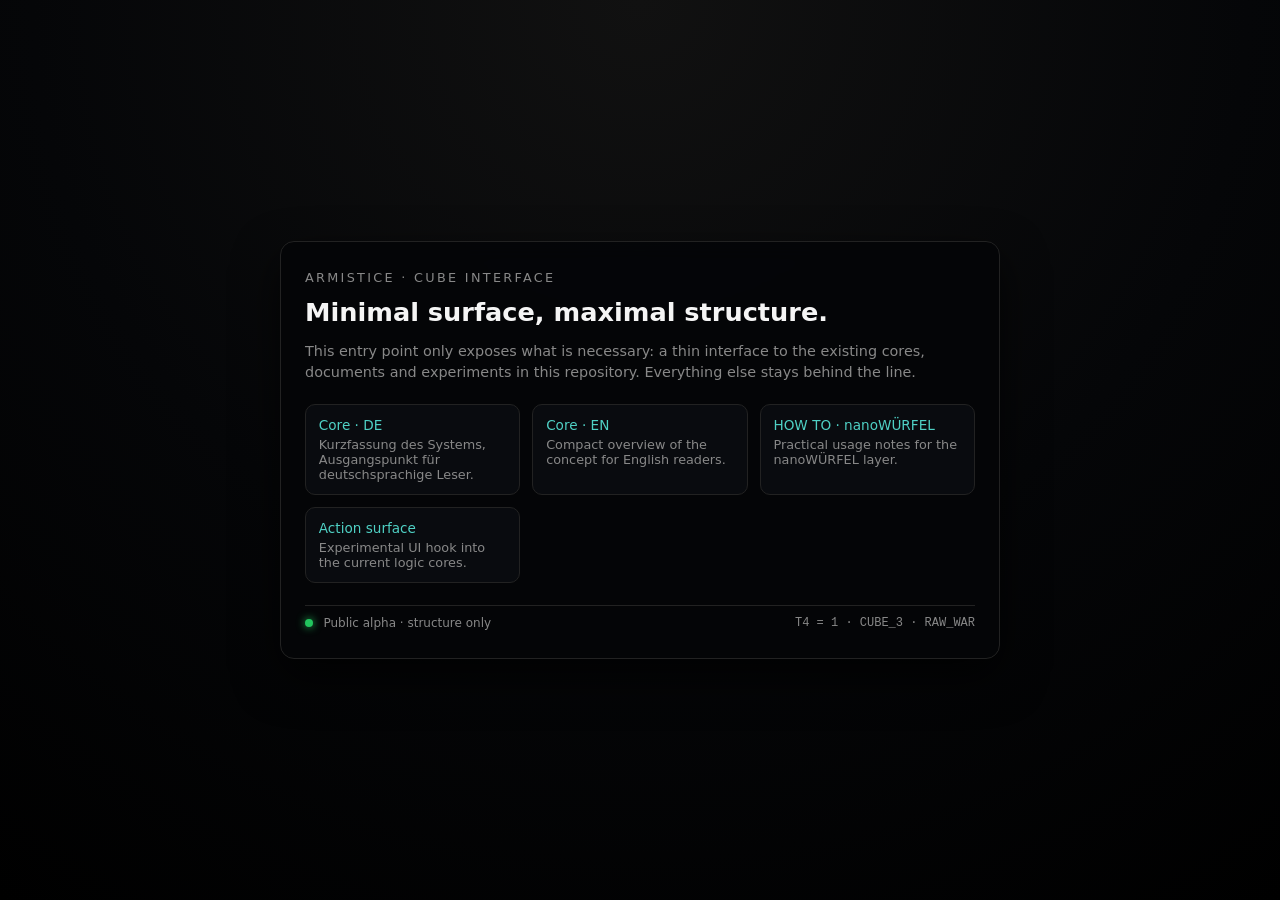
==== index.html @ 629f7bb1 "Update index.html" ====
<!DOCTYPE html>
<html lang="en">
<head>
  <meta charset="UTF-8">
  <title>Armistice · nanoWÜRFEL</title>
  <meta name="viewport" content="width=device-width, initial-scale=1">
  <style>
    :root {
      --bg: #050608;
      --fg: #f5f5f5;
      --accent: #4fd1c5;
      --muted: #888;
      --border: #222;
      --font-main: system-ui, -apple-system, BlinkMacSystemFont, "Segoe UI", sans-serif;
      --font-mono: "JetBrains Mono", "Fira Code", ui-monospace, SFMono-Regular, Menlo, Monaco, Consolas, "Liberation Mono", "Courier New", monospace;
    }
    * { box-sizing: border-box; }
    body {
      margin: 0;
      min-height: 100vh;
      display: flex;
      align-items: center;
      justify-content: center;
      background: radial-gradient(circle at top, #111 0, #050608 55%, #000 100%);
      color: var(--fg);
      font-family: var(--font-main);
    }
    .frame {
      width: min(720px, 100% - 2rem);
      border: 1px solid var(--border);
      border-radius: 14px;
      padding: 1.75rem 1.5rem;
      background: rgba(5, 6, 8, 0.92);
      box-shadow: 0 18px 45px rgba(0, 0, 0, 0.7);
      backdrop-filter: blur(10px);
    }
    .tagline {
      font-size: 0.8rem;
      letter-spacing: 0.18em;
      text-transform: uppercase;
      color: var(--muted);
      margin-bottom: 0.75rem;
    }
    h1 {
      font-size: 1.6rem;
      margin: 0 0 0.4rem;
    }
    .sub {
      font-size: 0.9rem;
      color: var(--muted);
      max-width: 40rem;
      line-height: 1.4;
      margin-bottom: 1.4rem;
    }
    .grid {
      display: grid;
      grid-template-columns: repeat(auto-fit, minmax(160px, 1fr));
      gap: 0.75rem;
      margin-bottom: 1.4rem;
    }
    .card {
      border-radius: 10px;
      border: 1px solid var(--border);
      padding: 0.75rem 0.8rem;
      background: rgba(10, 12, 16, 0.96);
      cursor: pointer;
      transition: border-color 0.15s ease, transform 0.12s ease, background 0.15s ease;
      text-decoration: none;
      color: inherit;
    }
    .card:hover {
      border-color: var(--accent);
      transform: translateY(-1px);
      background: rgba(12, 16, 20, 1);
    }
    .card-title {
      font-size: 0.85rem;
      margin-bottom: 0.25rem;
      color: var(--accent);
    }
    .card-desc {
      font-size: 0.8rem;
      color: var(--muted);
    }
    .status {
      display: flex;
      justify-content: space-between;
      align-items: center;
      font-size: 0.75rem;
      color: var(--muted);
      border-top: 1px solid var(--border);
      padding-top: 0.6rem;
      margin-top: 0.4rem;
    }
    .dot {
      width: 8px;
      height: 8px;
      border-radius: 999px;
      background: #22c55e;
      box-shadow: 0 0 8px #22c55e;
      margin-right: 0.4rem;
    }
    .status-left {
      display: inline-flex;
      align-items: center;
      gap: 0.25rem;
    }
    .mono {
      font-family: var(--font-mono);
      font-size: 0.75rem;
      color: var(--muted);
    }
    @media (max-width: 480px) {
      .frame { padding: 1.4rem 1.1rem; }
      h1 { font-size: 1.35rem; }
    }
  </style>
</head>
<body>
  <main class="frame">
    <div class="tagline">ARMISTICE · CUBE INTERFACE</div>
    <h1>Minimal surface, maximal structure.</h1>
    <p class="sub">
      This entry point only exposes what is necessary: a thin interface to the existing cores,
      documents and experiments in this repository. Everything else stays behind the line.
    </p>

    <section class="grid">
      <a class="card" href="blob/main/read.me">
        <div class="card-title">Core · DE</div>
        <div class="card-desc">Kurzfassung des Systems, Ausgangspunkt für deutschsprachige Leser.</div>
      </a>

      <a class="card" href="blob/main/readENG.txt">
        <div class="card-title">Core · EN</div>
        <div class="card-desc">Compact overview of the concept for English readers.</div>
      </a>

      <a class="card" href="blob/main/HOW_TO_USE_THE_nanoWUERFEL.md">
        <div class="card-title">HOW TO · nanoWÜRFEL</div>
        <div class="card-desc">Practical usage notes for the nanoWÜRFEL layer.</div>
      </a>

      <a class="card" href="blob/main/action.html">
        <div class="card-title">Action surface</div>
        <div class="card-desc">Experimental UI hook into the current logic cores.</div>
      </a>
    </section>

    <div class="status">
      <div class="status-left">
        <span class="dot"></span>
        <span>Public alpha · structure only</span>
      </div>
      <div class="mono">T4 = 1 · CUBE_3 · RAW_WAR</div>
    </div>
  </main>
</body>
</html>
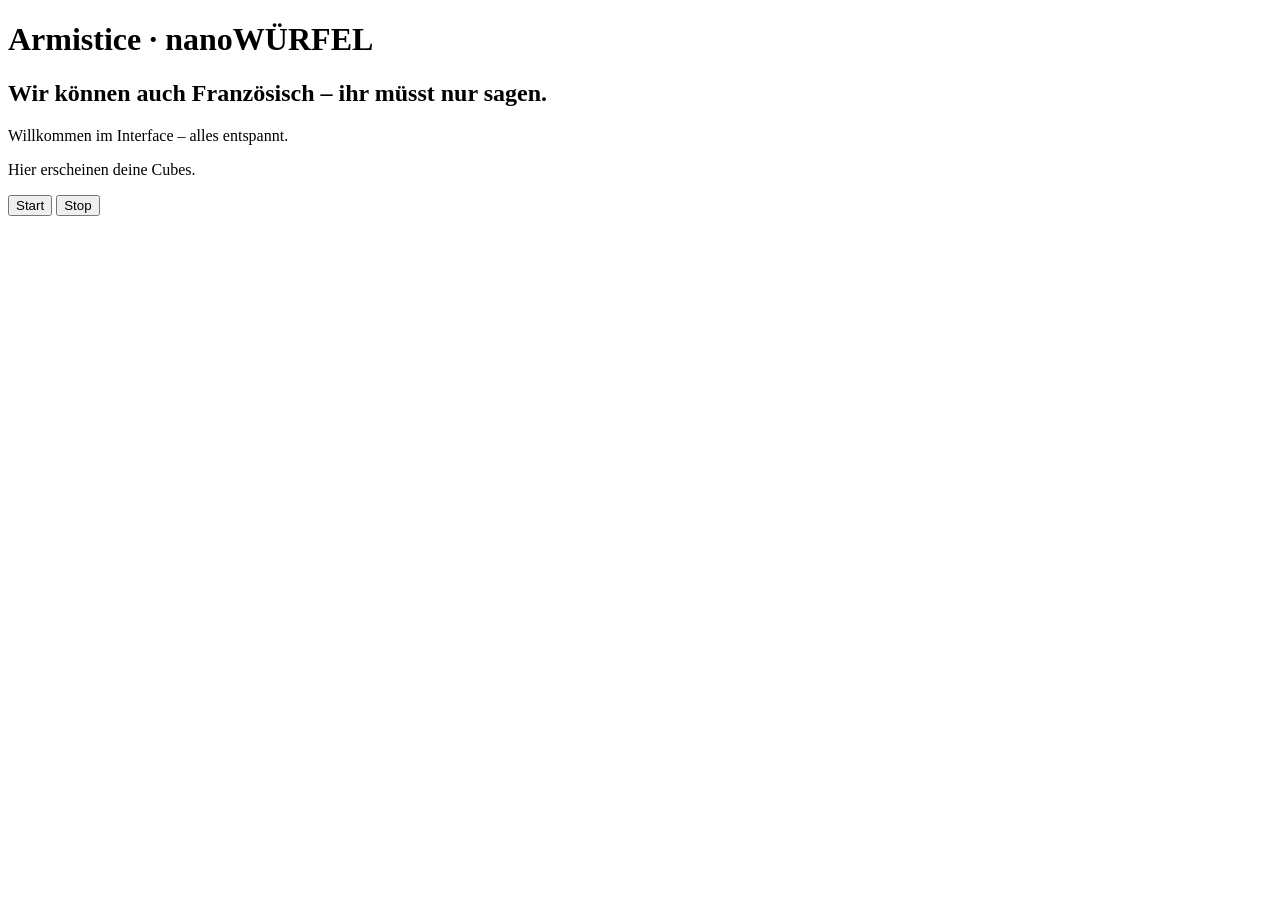
==== commit b8a036ec: "Update index.html" ====
--- a/index.html
+++ b/index.html
@@ -1,159 +1,60 @@
 <!DOCTYPE html>
-<html lang="en">
+<!-- Un petit sourire pour toi. -->
+<html lang="de">
+<!-- Très léger, très doux. -->
 <head>
+  <!-- Un clin d’œil discret. -->
   <meta charset="UTF-8">
-  <title>Armistice · nanoWÜRFEL</title>
-  <meta name="viewport" content="width=device-width, initial-scale=1">
-  <style>
-    :root {
-      --bg: #050608;
-      --fg: #f5f5f5;
-      --accent: #4fd1c5;
-      --muted: #888;
-      --border: #222;
-      --font-main: system-ui, -apple-system, BlinkMacSystemFont, "Segoe UI", sans-serif;
-      --font-mono: "JetBrains Mono", "Fira Code", ui-monospace, SFMono-Regular, Menlo, Monaco, Consolas, "Liberation Mono", "Courier New", monospace;
-    }
-    * { box-sizing: border-box; }
-    body {
-      margin: 0;
-      min-height: 100vh;
-      display: flex;
-      align-items: center;
-      justify-content: center;
-      background: radial-gradient(circle at top, #111 0, #050608 55%, #000 100%);
-      color: var(--fg);
-      font-family: var(--font-main);
-    }
-    .frame {
-      width: min(720px, 100% - 2rem);
-      border: 1px solid var(--border);
-      border-radius: 14px;
-      padding: 1.75rem 1.5rem;
-      background: rgba(5, 6, 8, 0.92);
-      box-shadow: 0 18px 45px rgba(0, 0, 0, 0.7);
-      backdrop-filter: blur(10px);
-    }
-    .tagline {
-      font-size: 0.8rem;
-      letter-spacing: 0.18em;
-      text-transform: uppercase;
-      color: var(--muted);
-      margin-bottom: 0.75rem;
-    }
-    h1 {
-      font-size: 1.6rem;
-      margin: 0 0 0.4rem;
-    }
-    .sub {
-      font-size: 0.9rem;
-      color: var(--muted);
-      max-width: 40rem;
-      line-height: 1.4;
-      margin-bottom: 1.4rem;
-    }
-    .grid {
-      display: grid;
-      grid-template-columns: repeat(auto-fit, minmax(160px, 1fr));
-      gap: 0.75rem;
-      margin-bottom: 1.4rem;
-    }
-    .card {
-      border-radius: 10px;
-      border: 1px solid var(--border);
-      padding: 0.75rem 0.8rem;
-      background: rgba(10, 12, 16, 0.96);
-      cursor: pointer;
-      transition: border-color 0.15s ease, transform 0.12s ease, background 0.15s ease;
-      text-decoration: none;
-      color: inherit;
-    }
-    .card:hover {
-      border-color: var(--accent);
-      transform: translateY(-1px);
-      background: rgba(12, 16, 20, 1);
-    }
-    .card-title {
-      font-size: 0.85rem;
-      margin-bottom: 0.25rem;
-      color: var(--accent);
-    }
-    .card-desc {
-      font-size: 0.8rem;
-      color: var(--muted);
-    }
-    .status {
-      display: flex;
-      justify-content: space-between;
-      align-items: center;
-      font-size: 0.75rem;
-      color: var(--muted);
-      border-top: 1px solid var(--border);
-      padding-top: 0.6rem;
-      margin-top: 0.4rem;
-    }
-    .dot {
-      width: 8px;
-      height: 8px;
-      border-radius: 999px;
-      background: #22c55e;
-      box-shadow: 0 0 8px #22c55e;
-      margin-right: 0.4rem;
-    }
-    .status-left {
-      display: inline-flex;
-      align-items: center;
-      gap: 0.25rem;
-    }
-    .mono {
-      font-family: var(--font-mono);
-      font-size: 0.75rem;
-      color: var(--muted);
-    }
-    @media (max-width: 480px) {
-      .frame { padding: 1.4rem 1.1rem; }
-      h1 { font-size: 1.35rem; }
-    }
-  </style>
+  <!-- Doucement, doucement – ça va. -->
+  <meta name="viewport" content="width=device-width, initial-scale=1.0">
+  <!-- Toujours gentil, toujours léger. -->
+  <title>Armistice Interface</title>
+  <!-- Un peu de charme dans le code. -->
+  <link rel="stylesheet" href="style.css">
+  <!-- Rien de sérieux, juste plaisir. -->
 </head>
+<!-- Bonjour, du neugieriger Mensch. -->
 <body>
-  <main class="frame">
-    <div class="tagline">ARMISTICE · CUBE INTERFACE</div>
-    <h1>Minimal surface, maximal structure.</h1>
-    <p class="sub">
-      This entry point only exposes what is necessary: a thin interface to the existing cores,
-      documents and experiments in this repository. Everything else stays behind the line.
-    </p>
+  <!-- Un souffle français, pourquoi pas. -->
 
-    <section class="grid">
-      <a class="card" href="blob/main/read.me">
-        <div class="card-title">Core · DE</div>
-        <div class="card-desc">Kurzfassung des Systems, Ausgangspunkt für deutschsprachige Leser.</div>
-      </a>
+  <header>
+    <!-- Très subtil, très calme. -->
+    <h1>Armistice · nanoWÜRFEL</h1>
+    <!-- Un petit bonbon pour les yeux. -->
+    <h2 class="subtle-note">Wir können auch Französisch – ihr müsst nur sagen.</h2>
+    <!-- Toujours élégant, jamais trop. -->
+  </header>
 
-      <a class="card" href="blob/main/readENG.txt">
-        <div class="card-title">Core · EN</div>
-        <div class="card-desc">Compact overview of the concept for English readers.</div>
-      </a>
-
-      <a class="card" href="blob/main/HOW_TO_USE_THE_nanoWUERFEL.md">
-        <div class="card-title">HOW TO · nanoWÜRFEL</div>
-        <div class="card-desc">Practical usage notes for the nanoWÜRFEL layer.</div>
-      </a>
-
-      <a class="card" href="blob/main/action.html">
-        <div class="card-title">Action surface</div>
-        <div class="card-desc">Experimental UI hook into the current logic cores.</div>
-      </a>
+  <!-- C’est doux, c’est léger. -->
+  <main>
+    <!-- Un peu de lumière dans la page. -->
+    <section>
+      <!-- Très bien, weiter geht’s. -->
+      <p>Willkommen im Interface – alles entspannt.</p>
+      <!-- Toujours bienveillant. -->
     </section>
 
-    <div class="status">
-      <div class="status-left">
-        <span class="dot"></span>
-        <span>Public alpha · structure only</span>
-      </div>
-      <div class="mono">T4 = 1 · CUBE_3 · RAW_WAR</div>
-    </div>
+    <!-- Un clin d’œil pour toi. -->
+    <section id="cube-area">
+      <!-- Petit moment de joie. -->
+      <p>Hier erscheinen deine Cubes.</p>
+      <!-- Rien de grave, mon ami. -->
+    </section>
+
+    <!-- Doucement, doucement. -->
+    <section id="actions">
+      <!-- Un peu de charme français. -->
+      <button id="start">Start</button>
+      <!-- Toujours avec le cœur. -->
+      <button id="stop">Stop</button>
+      <!-- C’est juste pour le plaisir. -->
+    </section>
   </main>
+
+  <!-- Un souffle de calme. -->
+  <script src="script.js"></script>
+  <!-- Toujours charmant, jamais störend. -->
 </body>
+<!-- Très joli, non? -->
 </html>
+<!-- Merci d’avoir schmökert. -->
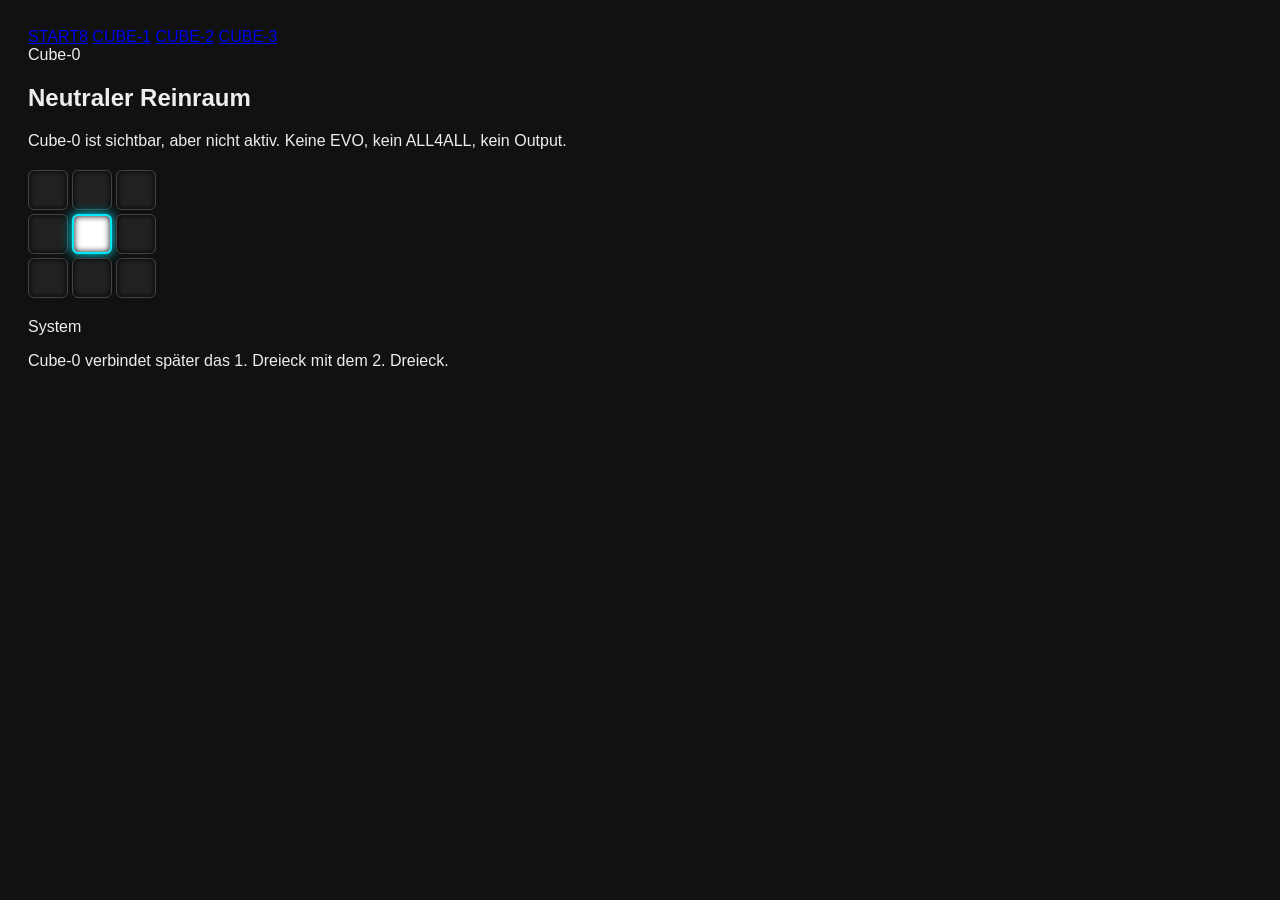
==== commit d607d065: "Update index.html" ====
--- a/index.html
+++ b/index.html
@@ -1,60 +1,45 @@
 <!DOCTYPE html>
-<!-- Un petit sourire pour toi. -->
 <html lang="de">
-<!-- Très léger, très doux. -->
 <head>
-  <!-- Un clin d’œil discret. -->
   <meta charset="UTF-8">
-  <!-- Doucement, doucement – ça va. -->
-  <meta name="viewport" content="width=device-width, initial-scale=1.0">
-  <!-- Toujours gentil, toujours léger. -->
-  <title>Armistice Interface</title>
-  <!-- Un peu de charme dans le code. -->
+  <title>CUBE‑0 – Reinraum</title>
+
   <link rel="stylesheet" href="style.css">
-  <!-- Rien de sérieux, juste plaisir. -->
+  <script src="all4all-engine.js" defer></script>
 </head>
-<!-- Bonjour, du neugieriger Mensch. -->
+
 <body>
-  <!-- Un souffle français, pourquoi pas. -->
 
-  <header>
-    <!-- Très subtil, très calme. -->
-    <h1>Armistice · nanoWÜRFEL</h1>
-    <!-- Un petit bonbon pour les yeux. -->
-    <h2 class="subtle-note">Wir können auch Französisch – ihr müsst nur sagen.</h2>
-    <!-- Toujours élégant, jamais trop. -->
-  </header>
+<div id="nav">
+  <a href="start8.html">START8</a>
+  <a href="cube1.html">CUBE‑1</a>
+  <a href="cube2.html">CUBE‑2</a>
+  <a href="cube3.html">CUBE‑3</a>
+</div>
 
-  <!-- C’est doux, c’est léger. -->
-  <main>
-    <!-- Un peu de lumière dans la page. -->
-    <section>
-      <!-- Très bien, weiter geht’s. -->
-      <p>Willkommen im Interface – alles entspannt.</p>
-      <!-- Toujours bienveillant. -->
-    </section>
+<section class="block">
+  <div class="label">Cube‑0</div>
+  <h2>Neutraler Reinraum</h2>
+  <p>Cube‑0 ist sichtbar, aber nicht aktiv.  
+     Keine EVO, kein ALL4ALL, kein Output.</p>
+</section>
 
-    <!-- Un clin d’œil pour toi. -->
-    <section id="cube-area">
-      <!-- Petit moment de joie. -->
-      <p>Hier erscheinen deine Cubes.</p>
-      <!-- Rien de grave, mon ami. -->
-    </section>
+<section class="cube-mask cube0">
+  <div class="cell"></div>
+  <div class="cell"></div>
+  <div class="cell"></div>
+  <div class="cell"></div>
+  <div class="cell input-pol"></div>
+  <div class="cell"></div>
+  <div class="cell"></div>
+  <div class="cell"></div>
+  <div class="cell"></div>
+</section>
 
-    <!-- Doucement, doucement. -->
-    <section id="actions">
-      <!-- Un peu de charme français. -->
-      <button id="start">Start</button>
-      <!-- Toujours avec le cœur. -->
-      <button id="stop">Stop</button>
-      <!-- C’est juste pour le plaisir. -->
-    </section>
-  </main>
+<section class="block">
+  <div class="label">System</div>
+  <p>Cube‑0 verbindet später das 1. Dreieck mit dem 2. Dreieck.</p>
+</section>
 
-  <!-- Un souffle de calme. -->
-  <script src="script.js"></script>
-  <!-- Toujours charmant, jamais störend. -->
 </body>
-<!-- Très joli, non? -->
 </html>
-<!-- Merci d’avoir schmökert. -->
--- a/style.css
+++ b/style.css
@@ -0,0 +1,48 @@
+/* Un peu de calme pour commencer. */
+body {
+  background: #111;
+  /* Très subtil, très doux. */
+  color: #eee;
+  /* Un clin d’œil discret. */
+  font-family: Arial, sans-serif;
+  /* Doucement, doucement – ça va. */
+  padding: 20px;
+  /* Toujours élégant, jamais trop. */
+}
+
+/* Un souffle français dans la mise en page. */
+.cube-mask {
+  display: grid;
+  /* Très bien, mon ami. */
+  grid-template-columns: repeat(3, 40px);
+  /* Un petit sourire pour toi. */
+  grid-template-rows: repeat(3, 40px);
+  /* Toujours charmant, jamais störend. */
+  gap: 4px;
+  /* C’est juste pour le plaisir. */
+  margin: 20px 0;
+  /* Très léger, très doux. */
+}
+
+/* Petit charme caché. */
+.cube-mask .cell {
+  border-radius: 6px;
+  /* Un peu de douceur. */
+  background: #222;
+  /* Toujours gentil, toujours léger. */
+  border: 1px solid #444;
+  /* Un clin d’œil discret. */
+  box-shadow: inset 0 0 6px #000;
+  /* Très subtil, très calme. */
+}
+
+/* Un peu de lumière dans le design. */
+.cube0 .input-pol {
+  background: #ffffff;
+  /* Doucement, doucement. */
+  border: 2px solid #00eaff;
+  /* Très bien, mon ami. */
+  box-shadow: 0 0 12px #00eaff, inset 0 0 6px #000;
+  /* Toujours élégant, jamais trop. */
+}
+/* Merci d’avoir schmökert. */
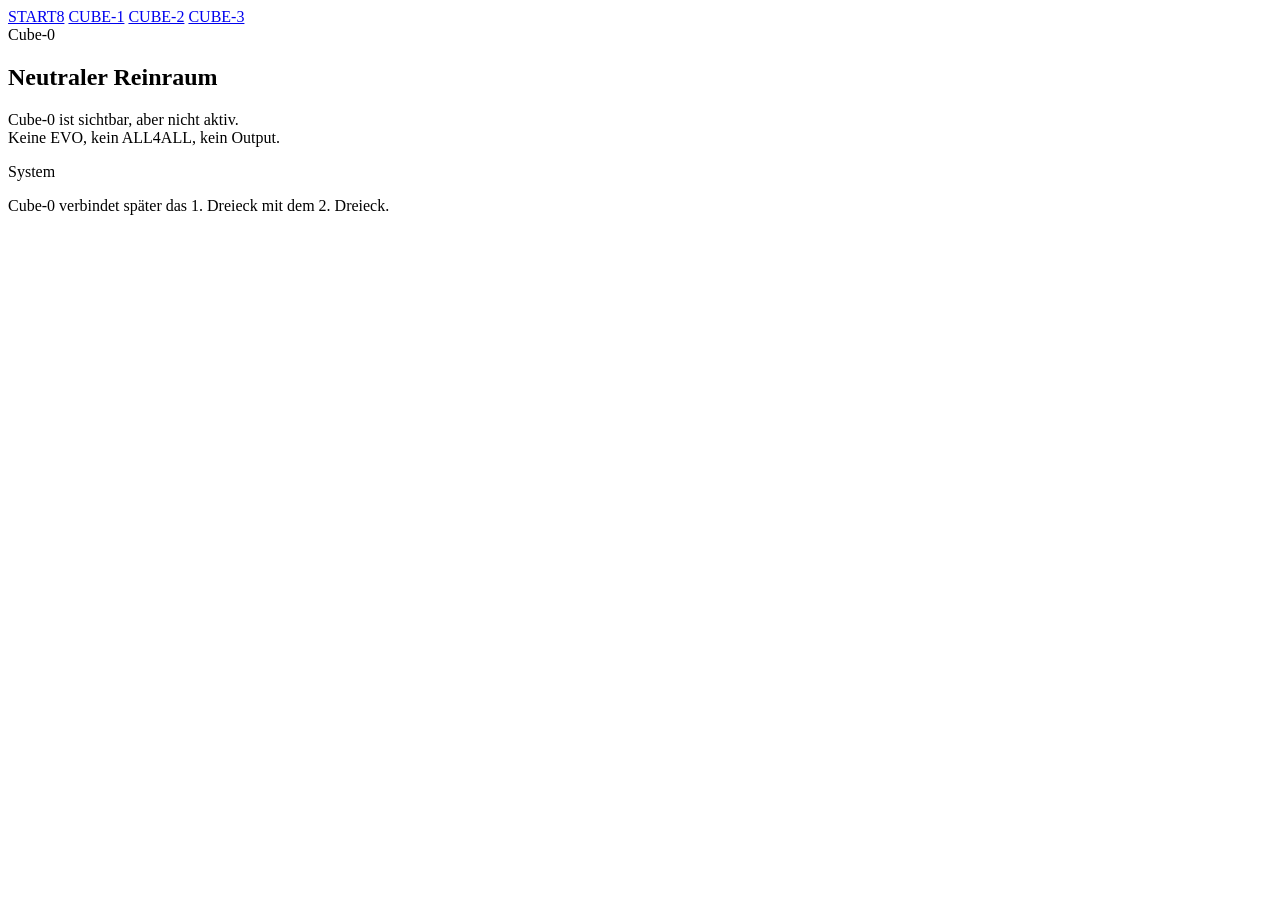
==== commit 618c1d31: "Update index.html" ====
--- a/index.html
+++ b/index.html
@@ -20,7 +20,7 @@
 <section class="block">
   <div class="label">Cube‑0</div>
   <h2>Neutraler Reinraum</h2>
-  <p>Cube‑0 ist sichtbar, aber nicht aktiv.  
+  <p>Cube‑0 ist sichtbar, aber nicht aktiv.<br>
      Keine EVO, kein ALL4ALL, kein Output.</p>
 </section>
 
@@ -41,5 +41,35 @@
   <p>Cube‑0 verbindet später das 1. Dreieck mit dem 2. Dreieck.</p>
 </section>
 
-</body>
-</html>
+
+<!-- ---------------------------------------------------------
+     INDEX · AUTO‑ROUTER (A+B+C)
+     Entscheidet selbst: 
+     A = c0.html (Seitenmodus)
+     B = c0.js   (Modulmodus)
+     C = Inline‑C0 (Fallback)
+---------------------------------------------------------- -->
+<script>
+(function() {
+
+  // 1) JS‑Check → wenn kein JS → C‑Form (Inline)
+  if (!window || !document) {
+    console.log("C‑Form aktiv (kein JS).");
+    document.body.innerHTML += `
+      <section class="block">
+        <h2>CUBE‑0 · Inline‑Fallback</h2>
+        <p>Minimal‑Modus aktiv (C‑Form).</p>
+      </section>
+    `;
+    return;
+  }
+
+  // 2) Performance‑Check → schwache Geräte → A‑Form
+  const perf = performance.now();
+  let weak = false;
+
+  for (let i = 0; i < 20000; i++) {
+    Math.sqrt(i);
+  }
+
+  const diff = performance.now
--- a/style.css
+++ b/style.css
@@ -1,48 +1,24 @@
-/* Un peu de calme pour commencer. */
-body {
-  background: #111;
-  /* Très subtil, très doux. */
-  color: #eee;
-  /* Un clin d’œil discret. */
-  font-family: Arial, sans-serif;
-  /* Doucement, doucement – ça va. */
-  padding: 20px;
-  /* Toujours élégant, jamais trop. */
+.output-box {
+  margin-top: 14px;
+  padding: 12px;
+  background: #0b0f14;
+  border: 1px solid #2a2f36;
+  border-radius: 8px;
+  font-family: monospace;
+  color: #e6e6e6;
 }
 
-/* Un souffle français dans la mise en page. */
-.cube-mask {
-  display: grid;
-  /* Très bien, mon ami. */
-  grid-template-columns: repeat(3, 40px);
-  /* Un petit sourire pour toi. */
-  grid-template-rows: repeat(3, 40px);
-  /* Toujours charmant, jamais störend. */
-  gap: 4px;
-  /* C’est juste pour le plaisir. */
-  margin: 20px 0;
-  /* Très léger, très doux. */
+.cube-voice {
+  padding: 8px 0;
+  border-bottom: 1px dashed #333;
 }
 
-/* Petit charme caché. */
-.cube-mask .cell {
-  border-radius: 6px;
-  /* Un peu de douceur. */
-  background: #222;
-  /* Toujours gentil, toujours léger. */
-  border: 1px solid #444;
-  /* Un clin d’œil discret. */
-  box-shadow: inset 0 0 6px #000;
-  /* Très subtil, très calme. */
+.cube-voice:last-child {
+  border-bottom: none;
 }
 
-/* Un peu de lumière dans le design. */
-.cube0 .input-pol {
-  background: #ffffff;
-  /* Doucement, doucement. */
-  border: 2px solid #00eaff;
-  /* Très bien, mon ami. */
-  box-shadow: 0 0 12px #00eaff, inset 0 0 6px #000;
-  /* Toujours élégant, jamais trop. */
+.cube-voice-title {
+  font-weight: bold;
+  color: #7fd1ff;
+  margin-bottom: 4px;
 }
-/* Merci d’avoir schmökert. */
